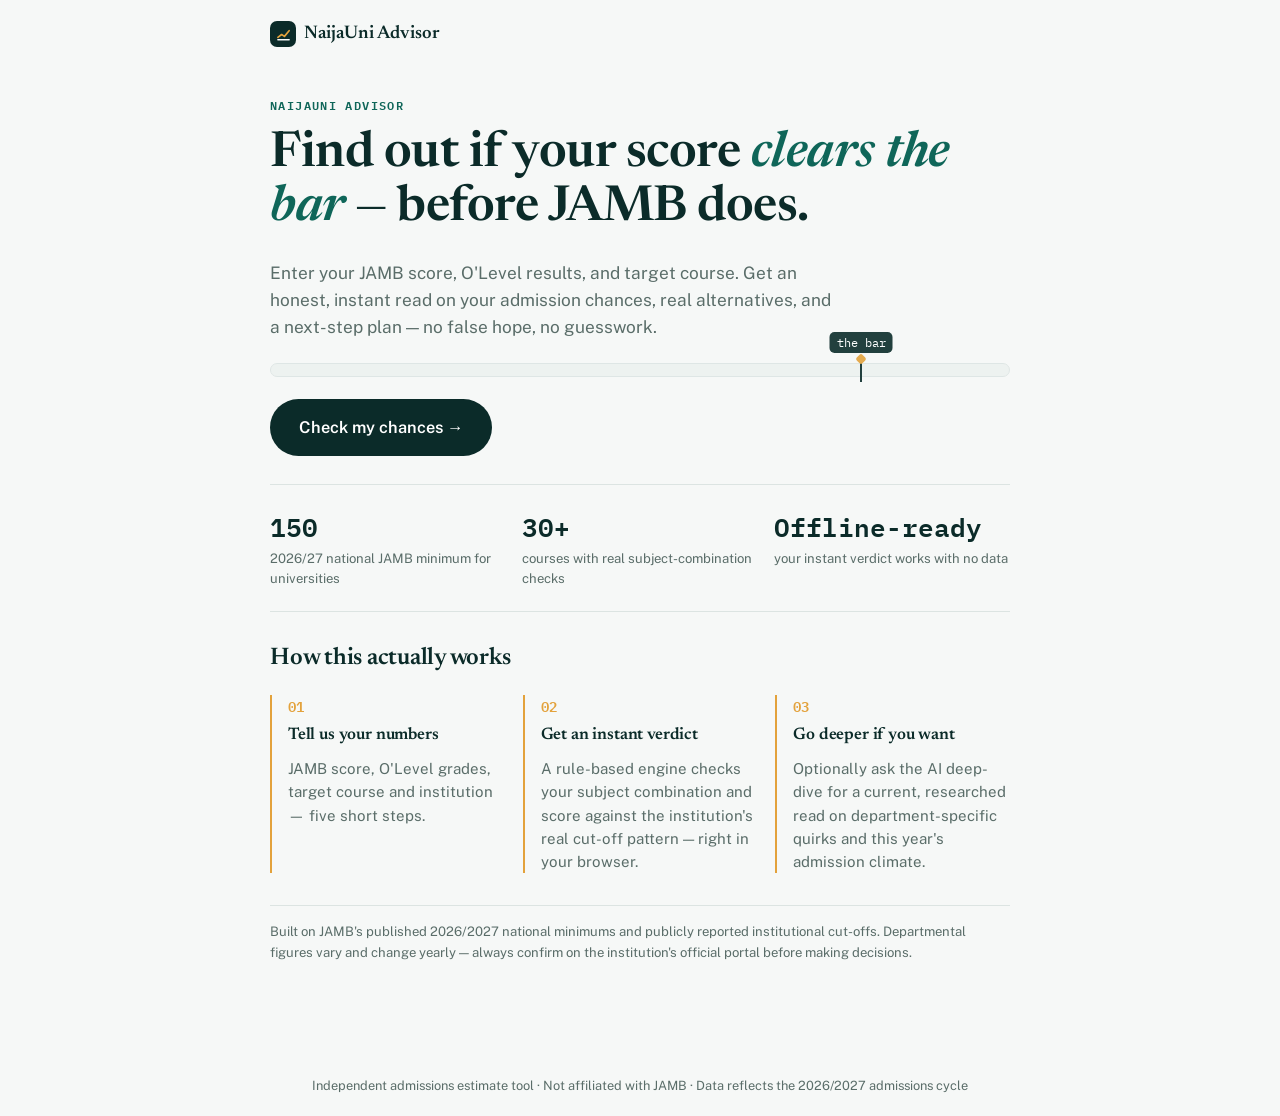
==== naijauni-advisor/index.html @ 3b5d4186 "Add files via upload" ====
<!doctype html>
<html lang="en">
<head>
<meta charset="UTF-8">
<meta name="viewport" content="width=device-width, initial-scale=1, viewport-fit=cover">
<title>NaijaUni Advisor — Know your admission chances</title>
<meta name="description" content="Check your JAMB admission chances instantly. Enter your UTME score, O'Level results and target course to get an honest, evidence-based verdict, real alternatives, and career outlook.">
<meta name="theme-color" content="#0B2B29">
<link rel="manifest" href="manifest.json">
<link rel="icon" href="icons/icon-192.png">
<link rel="apple-touch-icon" href="icons/icon-192.png">

<link rel="preconnect" href="https://fonts.googleapis.com">
<link rel="preconnect" href="https://fonts.gstatic.com" crossorigin>
<link href="https://fonts.googleapis.com/css2?family=Newsreader:ital,wght@0,500;0,600;0,700;1,500;1,600&family=Public+Sans:wght@400;500;600;700&family=IBM+Plex+Mono:wght@500;600&display=swap" rel="stylesheet">

<link rel="stylesheet" href="styles.css">
</head>
<body>
<div class="topbar">
  <a href="/" class="brand" onclick="event.preventDefault(); state.step=0; state.result=null; saveState(); render();">
    <span class="brand-mark">
      <svg viewBox="0 0 16 16" fill="none" xmlns="http://www.w3.org/2000/svg">
        <path d="M2 11L6 8L9 10L14 4" stroke="#E3A23C" stroke-width="1.8" stroke-linecap="round" stroke-linejoin="round"/>
        <path d="M2 13.5H14" stroke="#F6F8F7" stroke-width="1.6" stroke-linecap="round"/>
      </svg>
    </span>
    NaijaUni Advisor
  </a>
  <button id="install-btn" hidden>Install app</button>
</div>

<main id="app"></main>

<footer>
  Independent admissions estimate tool · Not affiliated with JAMB · Data reflects the 2026/2027 admissions cycle
</footer>

<script src="data.js"></script>
<script src="app.js"></script>
</body>
</html>
---- naijauni-advisor/styles.css ----
/* =========================================================
   NaijaUni Advisor — design system
   Palette: deep ink-teal + seal-gold accent on cool paper
   Type: Newsreader (display) / Public Sans (body) / IBM Plex Mono (data)
   ========================================================= */

:root {
  --ink-900: #0B2B29;
  --ink-800: #123A37;
  --teal-600: #0F6659;
  --teal-500: #157C6B;
  --gold-500: #E3A23C;
  --gold-300: #F0C784;
  --paper-50: #F6F8F7;
  --paper-100: #EDF1EF;
  --line: #DCE4E2;
  --ink-text: #14201F;
  --ink-muted: #5A6D69;

  --strong: #1F8A5F;
  --moderate: #C98A24;
  --low: #C0553F;
  --very-low: #8C2F39;

  --radius: 14px;
  --radius-sm: 8px;
  --shadow-card: 0 1px 2px rgba(11,43,41,0.06), 0 8px 24px -12px rgba(11,43,41,0.18);
  --max-width: 780px;
}

* { box-sizing: border-box; }

html { -webkit-tap-highlight-color: transparent; }

body {
  margin: 0;
  background: var(--paper-50);
  color: var(--ink-text);
  font-family: "Public Sans", -apple-system, BlinkMacSystemFont, sans-serif;
  line-height: 1.55;
  -webkit-font-smoothing: antialiased;
}

.mono { font-family: "IBM Plex Mono", ui-monospace, monospace; }

h1, h2, h3 {
  font-family: "Newsreader", Georgia, serif;
  color: var(--ink-900);
  margin: 0 0 0.5em;
  letter-spacing: -0.01em;
}
h1 { font-size: clamp(2rem, 5vw, 3.1rem); font-weight: 600; line-height: 1.08; }
h1 em { font-style: italic; color: var(--teal-600); }
h2 { font-size: 1.5rem; font-weight: 600; }
h3 { font-size: 1.05rem; font-weight: 600; }
p { margin: 0 0 1em; color: var(--ink-text); }

/* ---------- top bar ---------- */
.topbar {
  display: flex; align-items: center; justify-content: space-between;
  max-width: var(--max-width); margin: 0 auto; padding: 20px 20px 0;
}
.brand {
  font-family: "Newsreader", serif; font-weight: 600; font-size: 1.15rem;
  color: var(--ink-900); text-decoration: none; display: flex; align-items: center; gap: 8px;
}
.brand-mark {
  width: 26px; height: 26px; border-radius: 7px; background: var(--ink-900);
  display: inline-flex; align-items: center; justify-content: center;
}
.brand-mark svg { width: 15px; height: 15px; }
#install-btn {
  font: inherit; font-size: 0.85rem; border: 1px solid var(--line); background: #fff;
  color: var(--ink-900); border-radius: 999px; padding: 6px 14px; cursor: pointer;
}

/* ---------- layout ---------- */
main { max-width: var(--max-width); margin: 0 auto; padding: 20px 20px 80px; }
.screen { display: flex; flex-direction: column; gap: 20px; }

.card {
  background: #fff; border: 1px solid var(--line); border-radius: var(--radius);
  box-shadow: var(--shadow-card); padding: 28px;
}

/* ---------- landing ---------- */
.hero { padding: 28px 0 8px; }
.eyebrow {
  font-family: "IBM Plex Mono", monospace; font-size: 0.72rem; font-weight: 600;
  letter-spacing: 0.12em; color: var(--teal-600); text-transform: uppercase; margin: 0 0 14px;
}
.hero-sub { font-size: 1.08rem; color: var(--ink-muted); max-width: 52ch; }

.trust-strip {
  display: grid; grid-template-columns: repeat(3, 1fr); gap: 16px;
  border-top: 1px solid var(--line); border-bottom: 1px solid var(--line); padding: 22px 0;
}
.trust-item { text-align: left; }
.trust-num { font-size: 1.6rem; font-weight: 600; color: var(--ink-900); display: block; }
.trust-label { font-size: 0.82rem; color: var(--ink-muted); margin-top: 2px; }

.how { padding: 8px 0; }
.how-grid { display: grid; gap: 18px; grid-template-columns: repeat(3, 1fr); margin-top: 18px; }
.how-card { border-left: 2px solid var(--gold-500); padding-left: 16px; }
.how-num { color: var(--gold-500); font-size: 0.85rem; font-weight: 600; }
.how-card h3 { margin-top: 6px; }
.how-card p { color: var(--ink-muted); font-size: 0.94rem; margin-bottom: 0; }

.landing-disclaimer {
  font-size: 0.82rem; color: var(--ink-muted); border-top: 1px solid var(--line);
  padding-top: 16px; margin-top: 4px;
}

/* ---------- cutoff bar (signature element) ---------- */
.cutoff-bar { margin: 22px 0; }
.cutoff-track {
  position: relative; height: 14px; background: var(--paper-100);
  border-radius: 999px; overflow: visible; border: 1px solid var(--line);
}
.cutoff-fill {
  height: 100%; border-radius: 999px; transition: width 0.6s cubic-bezier(.2,.8,.2,1);
}
.cutoff-fill.cleared { background: linear-gradient(90deg, var(--teal-500), var(--strong)); }
.cutoff-fill.short { background: linear-gradient(90deg, var(--low), var(--very-low)); }
.cutoff-mark {
  position: absolute; top: -6px; bottom: -6px; width: 2px; background: var(--ink-900);
  transform: translateX(-1px);
}
.cutoff-mark::after {
  content: ""; position: absolute; top: -3px; left: -3px; width: 8px; height: 8px;
  border-radius: 2px; background: var(--gold-500); transform: rotate(45deg);
}
.cutoff-mark-label {
  position: absolute; top: -26px; left: 50%; transform: translateX(-50%);
  font-size: 0.72rem; background: var(--ink-900); color: #fff; padding: 2px 7px; border-radius: 5px;
  white-space: nowrap;
}
.cutoff-bar-demo .cutoff-track { opacity: 0.9; }
.cutoff-caption { margin-top: 10px; font-size: 0.92rem; color: var(--ink-muted); }
.score-readout { color: var(--ink-900); font-weight: 600; font-size: 1rem; }

/* ---------- buttons ---------- */
.btn {
  font: inherit; font-weight: 600; border-radius: 999px; border: 1px solid transparent;
  padding: 12px 22px; cursor: pointer; transition: transform 0.15s ease, background 0.15s ease;
  font-size: 0.95rem;
}
.btn:active { transform: scale(0.97); }
.btn-primary { background: var(--ink-900); color: #fff; }
.btn-primary:hover { background: var(--teal-600); }
.btn-primary:disabled { opacity: 0.6; cursor: default; }
.btn-lg { padding: 15px 28px; font-size: 1.02rem; }
.btn-ghost { background: transparent; color: var(--ink-900); border-color: var(--line); }
.btn-ghost:hover { border-color: var(--ink-900); }
.btn-sm { padding: 8px 16px; font-size: 0.85rem; }

/* ---------- wizard ---------- */
.progress-wrap { padding: 4px 2px; }
.progress-label {
  display: flex; justify-content: space-between; font-size: 0.82rem;
  color: var(--ink-muted); margin-bottom: 8px;
}
.progress-bar { height: 6px; background: var(--paper-100); border-radius: 999px; overflow: hidden; }
.progress-fill { height: 100%; background: var(--teal-600); border-radius: 999px; transition: width 0.4s ease; }

.step-card { display: flex; flex-direction: column; gap: 18px; }
.step-body { display: flex; flex-direction: column; gap: 6px; }
.step-hint { color: var(--ink-muted); font-size: 0.95rem; }

.big-input, .big-textarea {
  font: inherit; font-size: 1.4rem; padding: 14px 16px; border-radius: var(--radius-sm);
  border: 1.5px solid var(--line); width: 100%; background: var(--paper-50);
}
.big-input:focus, .big-textarea:focus { outline: none; border-color: var(--teal-600); background: #fff; }
.big-textarea { font-size: 1rem; resize: vertical; }

.field-error { color: var(--very-low); font-size: 0.88rem; min-height: 1.2em; margin: 0; }

.wizard-nav { display: flex; justify-content: space-between; align-items: center; margin-top: 4px; }

/* olevel rows */
.olevel-rows { display: flex; flex-direction: column; gap: 8px; margin: 8px 0; }
.olevel-row { display: grid; grid-template-columns: 1fr 100px 32px; gap: 8px; align-items: center; }
.olevel-subject, .olevel-grade {
  font: inherit; padding: 10px 10px; border-radius: var(--radius-sm); border: 1.5px solid var(--line);
  background: var(--paper-50); font-size: 0.92rem;
}
.row-remove {
  width: 32px; height: 32px; border-radius: 50%; border: 1px solid var(--line); background: #fff;
  color: var(--very-low); font-size: 1.1rem; cursor: pointer; line-height: 1;
}
.sittings-toggle { display: flex; align-items: center; justify-content: space-between; margin-top: 6px; gap: 12px; flex-wrap: wrap; }
.toggle-group { display: flex; border: 1px solid var(--line); border-radius: 999px; overflow: hidden; }
.toggle-btn { font: inherit; font-size: 0.85rem; padding: 7px 14px; border: none; background: #fff; cursor: pointer; }
.toggle-btn.active { background: var(--ink-900); color: #fff; }

/* combobox */
.combobox { position: relative; }
.combobox-input {
  font: inherit; font-size: 1.1rem; padding: 14px 16px; border-radius: var(--radius-sm);
  border: 1.5px solid var(--line); width: 100%; background: var(--paper-50);
}
.combobox-input:focus { outline: none; border-color: var(--teal-600); background: #fff; }
.combobox-list {
  position: absolute; top: calc(100% + 6px); left: 0; right: 0; max-height: 280px; overflow-y: auto;
  background: #fff; border: 1px solid var(--line); border-radius: var(--radius-sm);
  box-shadow: var(--shadow-card); z-index: 20;
}
.combobox-item { padding: 11px 14px; cursor: pointer; display: flex; justify-content: space-between; gap: 10px; }
.combobox-item:hover, .combobox-item.active { background: var(--paper-100); }
.combobox-item-label { font-size: 0.96rem; }
.combobox-item-sub { font-size: 0.78rem; color: var(--ink-muted); white-space: nowrap; text-transform: capitalize; }
.combobox-empty { padding: 14px; color: var(--ink-muted); font-size: 0.9rem; }

/* ---------- results ---------- */
.result-slip { position: relative; overflow: hidden; }
.result-slip::before {
  content: ""; position: absolute; top: 0; left: 0; right: 0; height: 4px;
  background: linear-gradient(90deg, var(--teal-600), var(--gold-500));
}
.slip-header { display: flex; align-items: center; justify-content: space-between; margin-bottom: 18px; }

.verdict-badge {
  display: flex; flex-direction: column; gap: 4px; padding: 16px 18px; border-radius: var(--radius-sm);
  border: 1px solid var(--line);
}
.verdict-label { font-family: "Newsreader", serif; font-size: 1.7rem; font-weight: 600; color: var(--badge-color); }
.verdict-desc { color: var(--ink-muted); font-size: 0.95rem; }

.profile-grid {
  display: grid; grid-template-columns: 1fr 1fr; gap: 16px; margin-top: 22px;
  border-top: 1px solid var(--line); padding-top: 20px;
}
.profile-cell-label { font-size: 0.78rem; color: var(--ink-muted); text-transform: uppercase; letter-spacing: 0.04em; margin-bottom: 3px; }
.profile-cell-value { font-size: 1.05rem; font-weight: 600; color: var(--ink-900); }

.assess-grid { display: grid; grid-template-columns: 1fr 1fr; gap: 24px; margin-top: 14px; }
.assess-col h3 { font-size: 0.95rem; }
.assess-list { list-style: none; margin: 0; padding: 0; display: flex; flex-direction: column; gap: 10px; }
.assess-list li { padding-left: 24px; position: relative; font-size: 0.94rem; color: var(--ink-text); }
.assess-list.check li::before { content: "✓"; position: absolute; left: 0; color: var(--strong); font-weight: 700; }
.assess-list.flag li::before { content: "!"; position: absolute; left: 2px; color: var(--low); font-weight: 800; }

.alt-grid { display: grid; gap: 14px; margin-top: 14px; }
.alt-card { border: 1px solid var(--line); border-radius: var(--radius-sm); padding: 16px; background: var(--paper-50); }
.alt-card h3 { font-size: 1rem; margin-bottom: 6px; }
.alt-card p { font-size: 0.92rem; color: var(--ink-muted); margin: 0; }

.career-grid { display: grid; grid-template-columns: 1fr 1fr; gap: 16px; margin: 14px 0; }
.career-cell { border-left: 2px solid var(--gold-500); padding-left: 12px; }
.career-cell-label { font-size: 0.76rem; color: var(--ink-muted); text-transform: uppercase; letter-spacing: 0.04em; }
.career-cell-value { font-size: 0.95rem; font-weight: 600; margin-top: 2px; }
.career-note { font-size: 0.94rem; color: var(--ink-muted); font-style: italic; margin: 0; }

.action-plan { margin: 14px 0 0; padding-left: 22px; display: flex; flex-direction: column; gap: 10px; }
.action-plan li { font-size: 0.96rem; }

.deepdive-card { background: var(--ink-900); color: #fff; }
.deepdive-card h2, .deepdive-card .step-hint { color: #fff; }
.deepdive-card .step-hint { color: rgba(255,255,255,0.7); }
.deepdive-header { margin-bottom: 16px; }
.deepdive-loading, .deepdive-error {
  font-size: 0.92rem; color: rgba(255,255,255,0.85); background: rgba(255,255,255,0.08);
  padding: 14px; border-radius: var(--radius-sm); margin-bottom: 14px;
}
.deepdive-text { font-size: 0.96rem; line-height: 1.65; margin-bottom: 16px; }
.deepdive-text h3, .deepdive-text h4 { color: #fff; margin-top: 1em; }
.deepdive-text ul { padding-left: 20px; }
.deepdive-card .btn-primary { background: var(--gold-500); color: var(--ink-900); }
.deepdive-card .btn-primary:hover { background: var(--gold-300); }

/* ---------- footer ---------- */
footer {
  max-width: var(--max-width); margin: 0 auto; padding: 20px; text-align: center;
  font-size: 0.8rem; color: var(--ink-muted);
}

/* ---------- responsive ---------- */
@media (max-width: 640px) {
  .trust-strip { grid-template-columns: 1fr; gap: 14px; }
  .how-grid { grid-template-columns: 1fr; }
  .profile-grid, .assess-grid, .career-grid { grid-template-columns: 1fr; }
  .card { padding: 20px; }
  .olevel-row { grid-template-columns: 1fr 84px 32px; }
}

/* ---------- print ---------- */
@media print {
  .topbar, .deepdive-card, .btn, footer { display: none !important; }
  body { background: #fff; }
  .card { box-shadow: none; border: 1px solid #ccc; }
}

/* ---------- reduced motion ---------- */
@media (prefers-reduced-motion: reduce) {
  .cutoff-fill, .progress-fill, .btn { transition: none; }
}

/* focus visibility */
a:focus-visible, button:focus-visible, input:focus-visible, select:focus-visible, textarea:focus-visible {
  outline: 2px solid var(--teal-600); outline-offset: 2px;
}
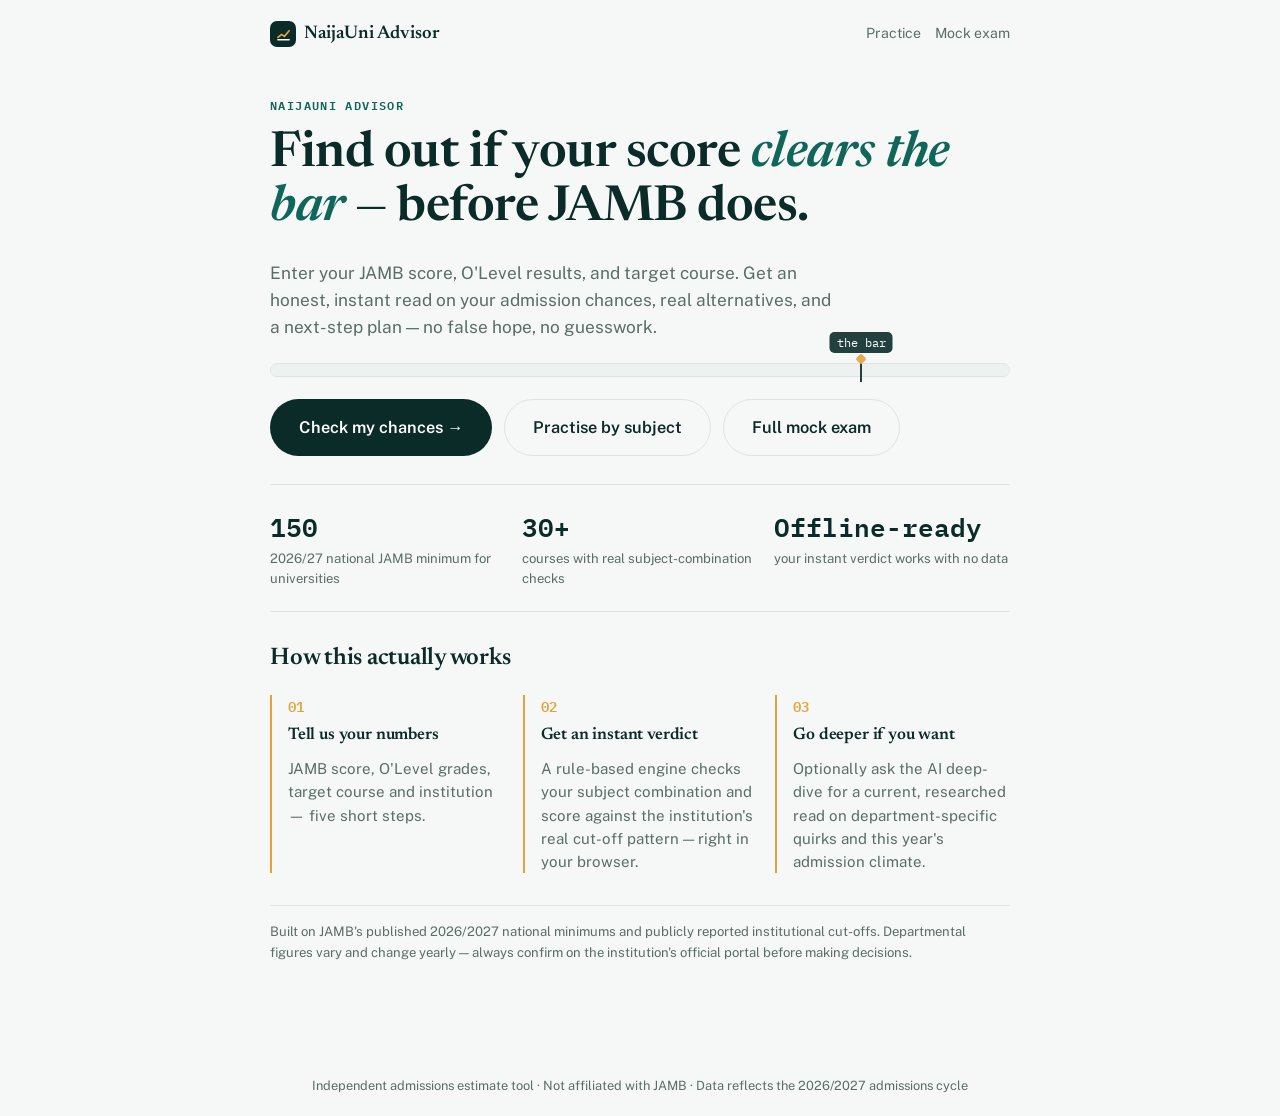
==== commit 83306622: "Add files via upload Signed-off-by: Azeez Ajibola Azeez <afwunajibola@gmail.com>" ====
--- a/naijauni-advisor/index.html
+++ b/naijauni-advisor/index.html
@@ -27,7 +27,8 @@
     </span>
     NaijaUni Advisor
   </a>
-  <button id="install-btn" hidden>Install app</button>
+  <nav style="display:flex;gap:14px;align-items:center;font-size:.88rem"><a href="practice.html" style="color:var(--ink-muted);text-decoration:none">Practice</a><a href="cbt-exam.html" style="color:var(--ink-muted);text-decoration:none">Mock exam</a>
+  <button id="install-btn" hidden>Install app</button></nav>
 </div>
 
 <main id="app"></main>
--- a/naijauni-advisor/styles.css
+++ b/naijauni-advisor/styles.css
@@ -90,6 +90,9 @@
   letter-spacing: 0.12em; color: var(--teal-600); text-transform: uppercase; margin: 0 0 14px;
 }
 .hero-sub { font-size: 1.08rem; color: var(--ink-muted); max-width: 52ch; }
+.hero-actions { display: flex; gap: 12px; flex-wrap: wrap; margin-top: 22px; }
+.hero-actions .btn-ghost { text-decoration: none; display: inline-flex; align-items: center; }
+.cbt-link { margin-top: 6px; text-decoration: none; display: inline-flex; align-items: center; }
 
 .trust-strip {
   display: grid; grid-template-columns: repeat(3, 1fr); gap: 16px;
@@ -252,6 +255,29 @@
 .career-cell-value { font-size: 0.95rem; font-weight: 600; margin-top: 2px; }
 .career-note { font-size: 0.94rem; color: var(--ink-muted); font-style: italic; margin: 0; }
 
+/* ---------- aggregate breakdown ---------- */
+.breakdown-card h2 { margin-bottom: 4px; }
+.breakdown-rows { display: flex; flex-direction: column; gap: 14px; margin: 18px 0; }
+.breakdown-row-top { display: flex; justify-content: space-between; font-size: 0.92rem; margin-bottom: 6px; }
+.breakdown-bar-track { height: 8px; background: var(--paper-100); border-radius: 999px; overflow: hidden; border: 1px solid var(--line); }
+.breakdown-bar-fill { height: 100%; background: linear-gradient(90deg, var(--teal-500), var(--gold-500)); border-radius: 999px; transition: width 0.5s ease; }
+.breakdown-total {
+  display: flex; justify-content: space-between; align-items: center; font-size: 1.05rem; font-weight: 600;
+  border-top: 1px solid var(--line); padding-top: 14px; color: var(--ink-900);
+}
+.putme-target {
+  margin-top: 18px; padding: 16px; border-radius: var(--radius-sm); background: var(--paper-50); border: 1px solid var(--line);
+}
+.putme-target h3 { font-size: 0.98rem; margin-bottom: 8px; }
+.putme-target p { font-size: 0.92rem; margin-bottom: 8px; }
+.putme-note { color: var(--ink-muted); font-size: 0.85rem !important; font-style: italic; margin-bottom: 0 !important; }
+.putme-input-row { display: flex; gap: 10px; margin-top: 16px; flex-wrap: wrap; }
+.putme-input {
+  flex: 1; min-width: 200px; font: inherit; font-size: 0.95rem; padding: 10px 14px;
+  border-radius: var(--radius-sm); border: 1.5px solid var(--line); background: var(--paper-50);
+}
+.putme-input:focus { outline: none; border-color: var(--teal-600); background: #fff; }
+
 .action-plan { margin: 14px 0 0; padding-left: 22px; display: flex; flex-direction: column; gap: 10px; }
 .action-plan li { font-size: 0.96rem; }
 
@@ -300,3 +326,10 @@
 a:focus-visible, button:focus-visible, input:focus-visible, select:focus-visible, textarea:focus-visible {
   outline: 2px solid var(--teal-600); outline-offset: 2px;
 }
+
+/* ---------- practice links on results ---------- */
+.practice-block { margin-top: 18px; padding: 16px; border-radius: var(--radius-sm); background: var(--paper-50); border: 1px solid var(--line); }
+.practice-block h3 { margin-bottom: 4px; }
+.practice-links { display: flex; flex-wrap: wrap; gap: 8px; margin-top: 8px; }
+.chip-link { text-decoration: none; font-size: .88rem; font-weight: 600; color: var(--ink-900); background: #fff; border: 1.5px solid var(--line); border-radius: 99px; padding: 7px 14px; }
+.chip-link:hover { border-color: var(--teal-600); }
